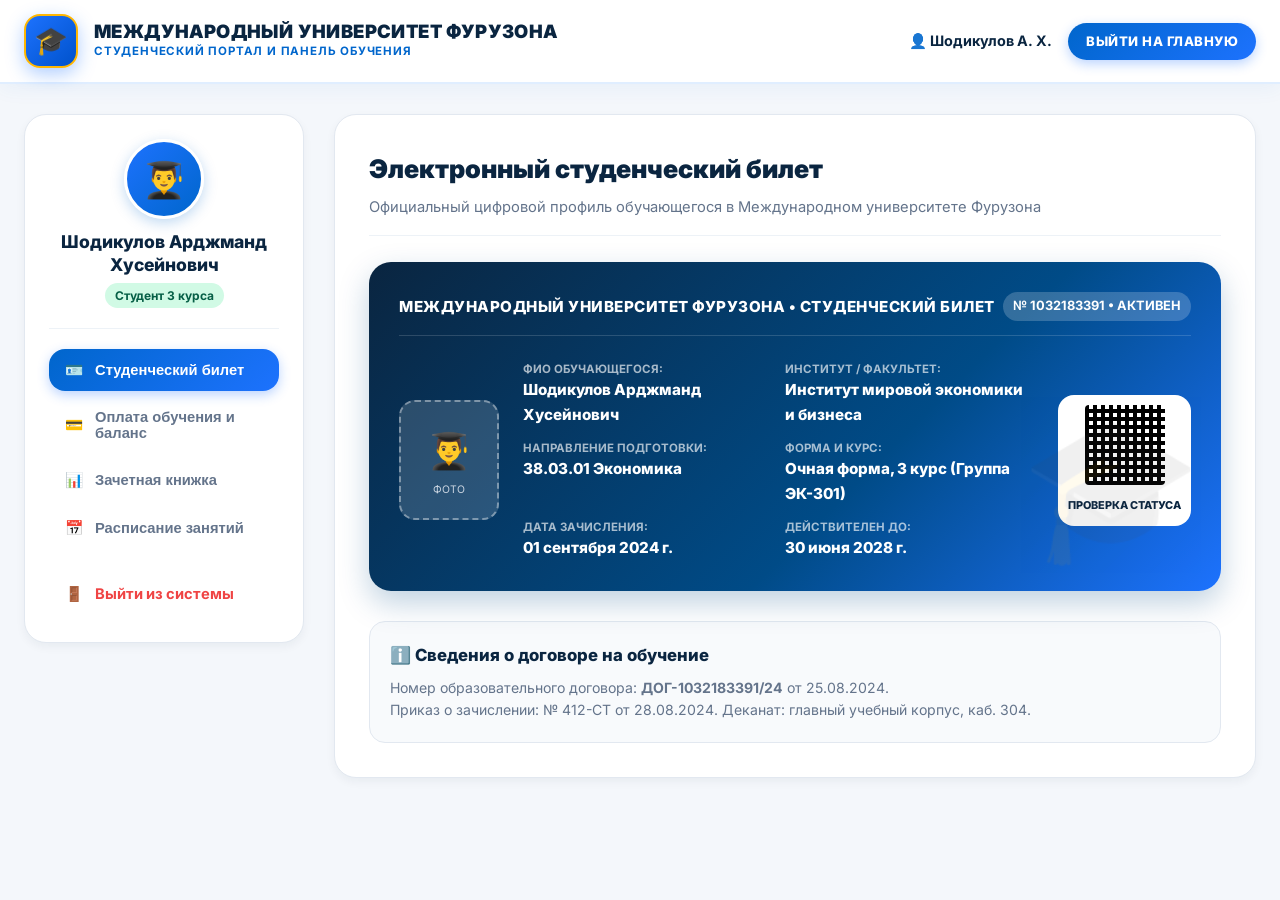
==== cabinet.html @ 8e2ba2ee "Add files via upload" ====
<!DOCTYPE html>
<html lang="ru">
<head>
  <meta charset="UTF-8">
  <meta name="viewport" content="width=device-width, initial-scale=1.0">
  <title>Личный кабинет студента | Международный университет Фурузона</title>
  <link rel="preconnect" href="https://fonts.googleapis.com">
  <link rel="preconnect" href="https://fonts.gstatic.com" crossorigin>
  <link href="https://fonts.googleapis.com/css2?family=Inter:wght@400;500;600;700;800;900&display=swap" rel="stylesheet">
  <link rel="stylesheet" href="styles.css">
  <style>
    /* Cabinet Specific Styles */
    .cabinet-layout {
      display: grid;
      grid-template-columns: 280px 1fr;
      gap: 30px;
      max-width: 1380px;
      margin: 30px auto 60px;
      padding: 0 24px;
    }

    .cabinet-sidebar {
      background: #ffffff;
      border-radius: var(--radius-lg);
      padding: 24px;
      border: 1px solid var(--border-light);
      box-shadow: var(--shadow-sm);
      height: fit-content;
      position: sticky;
      top: 90px;
    }

    .student-profile-summary {
      text-align: center;
      padding-bottom: 20px;
      border-bottom: 1px solid #edf2f7;
      margin-bottom: 20px;
    }

    .student-avatar-frame {
      width: 80px;
      height: 80px;
      border-radius: 50%;
      background: linear-gradient(135deg, var(--uni-blue-electric) 0%, var(--uni-blue) 100%);
      color: #ffffff;
      font-size: 2.2rem;
      display: flex;
      align-items: center;
      justify-content: center;
      margin: 0 auto 12px;
      border: 3px solid #ffffff;
      box-shadow: 0 4px 14px rgba(0, 102, 204, 0.25);
    }

    .student-name-title {
      font-size: 1.1rem;
      font-weight: 800;
      color: var(--uni-blue-dark);
      line-height: 1.3;
    }

    .student-meta-badge {
      display: inline-block;
      margin-top: 6px;
      font-size: 0.75rem;
      font-weight: 700;
      color: #065f46;
      background: #d1fae5;
      padding: 3px 10px;
      border-radius: var(--radius-pill);
    }

    .cabinet-nav-menu {
      list-style: none;
      display: flex;
      flex-direction: column;
      gap: 6px;
    }

    .cabinet-nav-btn {
      width: 100%;
      text-align: left;
      background: none;
      border: none;
      padding: 12px 16px;
      font-size: 0.92rem;
      font-weight: 700;
      color: var(--text-muted);
      border-radius: var(--radius-md);
      cursor: pointer;
      display: flex;
      align-items: center;
      gap: 12px;
      transition: var(--transition);
    }

    .cabinet-nav-btn:hover {
      color: var(--uni-blue);
      background-color: var(--uni-blue-soft);
    }

    .cabinet-nav-btn.active {
      background: linear-gradient(135deg, var(--uni-blue) 0%, var(--uni-blue-electric) 100%);
      color: #ffffff;
      box-shadow: 0 4px 12px rgba(29, 114, 254, 0.3);
    }

    .cabinet-main-view {
      background: #ffffff;
      border-radius: var(--radius-lg);
      padding: 34px;
      border: 1px solid var(--border-light);
      box-shadow: var(--shadow-sm);
    }

    .view-tab-content {
      display: none;
    }

    .view-tab-content.active {
      display: block;
      animation: fadeIn 0.3s ease-out;
    }

    .view-headline {
      font-size: 1.6rem;
      font-weight: 900;
      color: var(--uni-blue-dark);
      margin-bottom: 6px;
    }

    .view-subheadline {
      font-size: 0.92rem;
      color: var(--text-muted);
      margin-bottom: 26px;
      padding-bottom: 16px;
      border-bottom: 1px solid #edf2f7;
    }

    /* Student Digital Card */
    .digital-student-card {
      background: linear-gradient(135deg, #0a2540 0%, #004b87 60%, #1d72fe 100%);
      color: #ffffff;
      border-radius: var(--radius-lg);
      padding: 30px;
      margin-bottom: 30px;
      box-shadow: 0 12px 30px rgba(0, 75, 135, 0.25);
      position: relative;
      overflow: hidden;
    }

    .digital-student-card::after {
      content: '🎓';
      position: absolute;
      right: 20px;
      bottom: -10px;
      font-size: 9rem;
      opacity: 0.08;
      pointer-events: none;
    }

    .card-top-head {
      display: flex;
      justify-content: space-between;
      align-items: center;
      margin-bottom: 24px;
      border-bottom: 1px solid rgba(255, 255, 255, 0.15);
      padding-bottom: 14px;
    }

    .card-uni-title {
      font-size: 0.95rem;
      font-weight: 800;
      text-transform: uppercase;
      letter-spacing: 0.5px;
    }

    .card-chip {
      font-size: 0.8rem;
      font-weight: 700;
      background: rgba(255, 255, 255, 0.2);
      padding: 4px 10px;
      border-radius: var(--radius-pill);
    }

    .card-student-body {
      display: grid;
      grid-template-columns: auto 1fr auto;
      gap: 24px;
      align-items: center;
    }

    .card-photo-box {
      width: 100px;
      height: 120px;
      border-radius: var(--radius-md);
      background: rgba(255, 255, 255, 0.15);
      border: 2px dashed rgba(255, 255, 255, 0.4);
      display: flex;
      flex-direction: column;
      align-items: center;
      justify-content: center;
      font-size: 2.2rem;
    }

    .card-info-grid {
      display: grid;
      grid-template-columns: 1fr 1fr;
      gap: 12px;
      font-size: 0.88rem;
    }

    .card-info-grid .field-lbl {
      color: rgba(255, 255, 255, 0.65);
      font-size: 0.72rem;
      text-transform: uppercase;
      font-weight: 700;
      display: block;
    }

    .card-info-grid .field-val {
      font-weight: 800;
      font-size: 0.95rem;
    }

    .card-qr-box {
      text-align: center;
      background: #ffffff;
      padding: 10px;
      border-radius: var(--radius-md);
      color: #0a2540;
    }

    .qr-code-img {
      width: 80px;
      height: 80px;
      background: 
        repeating-linear-gradient(0deg, #000 0px, #000 4px, transparent 4px, transparent 8px),
        repeating-linear-gradient(90deg, #000 0px, #000 4px, #fff 4px, #fff 8px);
      margin: 0 auto 6px;
      border-radius: 4px;
    }

    /* Tuition & Payment Panel */
    .balance-banner {
      background: linear-gradient(135deg, #f0fdf4 0%, #dcfce7 100%);
      border: 1px solid #bbf7d0;
      border-radius: var(--radius-lg);
      padding: 24px;
      margin-bottom: 30px;
      display: flex;
      justify-content: space-between;
      align-items: center;
    }

    .balance-num-box h4 {
      font-size: 0.85rem;
      color: #166534;
      text-transform: uppercase;
      font-weight: 800;
    }

    .balance-num-box .amount {
      font-size: 2.4rem;
      font-weight: 900;
      color: #14532d;
    }

    .quick-amount-pills {
      display: flex;
      gap: 10px;
      margin: 12px 0 20px;
      flex-wrap: wrap;
    }

    .amount-pill-btn {
      background: #f1f5f9;
      border: 1.5px solid var(--border-light);
      padding: 8px 16px;
      border-radius: var(--radius-pill);
      font-size: 0.9rem;
      font-weight: 700;
      cursor: pointer;
      color: var(--text-main);
      transition: var(--transition);
    }

    .amount-pill-btn:hover,
    .amount-pill-btn.active {
      background: var(--uni-blue);
      color: #ffffff;
      border-color: var(--uni-blue);
    }

    .payment-methods-grid {
      display: grid;
      grid-template-columns: repeat(3, 1fr);
      gap: 14px;
      margin-bottom: 24px;
    }

    .payment-method-card {
      border: 1.5px solid var(--border-light);
      border-radius: var(--radius-md);
      padding: 16px;
      text-align: center;
      cursor: pointer;
      transition: var(--transition);
    }

    .payment-method-card:hover,
    .payment-method-card.active {
      border-color: var(--uni-blue-electric);
      background: var(--uni-blue-soft);
      box-shadow: 0 4px 12px rgba(29, 114, 254, 0.15);
    }

    .payment-method-card .icon {
      font-size: 1.8rem;
      margin-bottom: 6px;
    }

    .payment-method-card h5 {
      font-size: 0.92rem;
      font-weight: 800;
      color: var(--uni-blue-dark);
    }

    /* Transactions Table */
    .transactions-table {
      width: 100%;
      border-collapse: collapse;
      margin-top: 16px;
      font-size: 0.9rem;
    }

    .transactions-table th {
      background-color: #f8fafc;
      padding: 12px 16px;
      text-align: left;
      font-weight: 700;
      color: var(--text-muted);
      border-bottom: 1.5px solid var(--border-light);
      font-size: 0.8rem;
      text-transform: uppercase;
    }

    .transactions-table td {
      padding: 14px 16px;
      border-bottom: 1px solid #edf2f7;
    }

    .status-badge-paid {
      display: inline-block;
      padding: 3px 10px;
      border-radius: var(--radius-pill);
      font-size: 0.75rem;
      font-weight: 800;
      background: #d1fae5;
      color: #065f46;
    }

    @media (max-width: 960px) {
      .cabinet-layout {
        grid-template-columns: 1fr;
      }
      .card-student-body {
        grid-template-columns: 1fr;
        text-align: center;
      }
      .card-info-grid {
        grid-template-columns: 1fr;
      }
      .payment-methods-grid {
        grid-template-columns: 1fr;
      }
      .balance-banner {
        flex-direction: column;
        gap: 16px;
        text-align: center;
      }
    }
  </style>
</head>
<body>

  <!-- ================= TOP BAR ================= -->
  <header class="main-white-header">
    <div class="container">
      <a href="index.html" class="brand-wrapper">
        <div class="brand-emblem">🎓</div>
        <div class="brand-names">
          <h1>Международный университет Фурузона</h1>
          <span>Студенческий портал и панель обучения</span>
        </div>
      </a>

      <div style="display: flex; align-items: center; gap: 16px;">
        <span style="font-size: 0.9rem; font-weight: 700; color: var(--uni-blue-dark);">
          👤 Шодикулов А. Х.
        </span>
        <a href="index.html" class="btn-card-enroll" style="text-decoration: none; padding: 8px 18px; font-size: 0.82rem;">
          Выйти на главную
        </a>
      </div>
    </div>
  </header>

  <!-- ================= CABINET MAIN LAYOUT ================= -->
  <main class="cabinet-layout">
    <!-- Sidebar Navigation -->
    <aside class="cabinet-sidebar">
      <div class="student-profile-summary">
        <div class="student-avatar-frame">👨‍🎓</div>
        <div class="student-name-title">Шодикулов Арджманд Хусейнович</div>
        <div class="student-meta-badge">Студент 3 курса</div>
      </div>

      <ul class="cabinet-nav-menu">
        <li>
          <button class="cabinet-nav-btn active" data-tab="profileTab">
            <span>🪪</span> Студенческий билет
          </button>
        </li>
        <li>
          <button class="cabinet-nav-btn" data-tab="paymentTab">
            <span>💳</span> Оплата обучения и баланс
          </button>
        </li>
        <li>
          <button class="cabinet-nav-btn" data-tab="gradesTab">
            <span>📊</span> Зачетная книжка
          </button>
        </li>
        <li>
          <button class="cabinet-nav-btn" data-tab="scheduleTab">
            <span>📅</span> Расписание занятий
          </button>
        </li>
        <li>
          <a href="index.html" class="cabinet-nav-btn" style="text-decoration: none; margin-top: 16px; color: #ef4444;">
            <span>🚪</span> Выйти из системы
          </a>
        </li>
      </ul>
    </aside>

    <!-- Main Views Area -->
    <section class="cabinet-main-view">

      <!-- ================= TAB 1: PROFILE & DIGITAL ID ================= -->
      <div class="view-tab-content active" id="profileTab">
        <h2 class="view-headline">Электронный студенческий билет</h2>
        <p class="view-subheadline">Официальный цифровой профиль обучающегося в Международном университете Фурузона</p>

        <div class="digital-student-card">
          <div class="card-top-head">
            <div class="card-uni-title">Международный университет Фурузона • Студенческий билет</div>
            <div class="card-chip">№ 1032183391 • АКТИВЕН</div>
          </div>

          <div class="card-student-body">
            <div class="card-photo-box">
              <span>👨‍🎓</span>
              <span style="font-size: 0.65rem; color: #cbd5e1; margin-top: 4px;">ФОТО</span>
            </div>

            <div class="card-info-grid">
              <div>
                <span class="field-lbl">ФИО обучающегося:</span>
                <span class="field-val">Шодикулов Арджманд Хусейнович</span>
              </div>
              <div>
                <span class="field-lbl">Институт / Факультет:</span>
                <span class="field-val">Институт мировой экономики и бизнеса</span>
              </div>
              <div>
                <span class="field-lbl">Направление подготовки:</span>
                <span class="field-val">38.03.01 Экономика</span>
              </div>
              <div>
                <span class="field-lbl">Форма и курс:</span>
                <span class="field-val">Очная форма, 3 курс (Группа ЭК-301)</span>
              </div>
              <div>
                <span class="field-lbl">Дата зачисления:</span>
                <span class="field-val">01 сентября 2024 г.</span>
              </div>
              <div>
                <span class="field-lbl">Действителен до:</span>
                <span class="field-val">30 июня 2028 г.</span>
              </div>
            </div>

            <div class="card-qr-box">
              <div class="qr-code-img"></div>
              <span style="font-size: 0.68rem; font-weight: 800;">ПРОВЕРКА СТАТУСА</span>
            </div>
          </div>
        </div>

        <div style="background: #f8fafc; border-radius: var(--radius-md); padding: 20px; border: 1px solid var(--border-light);">
          <h4 style="font-size: 1.05rem; font-weight: 800; color: var(--uni-blue-dark); margin-bottom: 8px;">
            ℹ️ Сведения о договоре на обучение
          </h4>
          <p style="font-size: 0.88rem; color: var(--text-muted); line-height: 1.6;">
            Номер образовательного договора: <strong>ДОГ-1032183391/24</strong> от 25.08.2024.<br>
            Приказ о зачислении: № 412-СТ от 28.08.2024. Деканат: главный учебный корпус, каб. 304.
          </p>
        </div>
      </div>

      <!-- ================= TAB 2: TUITION & BALANCE PAYMENT ================= -->
      <div class="view-tab-content" id="paymentTab">
        <h2 class="view-headline">Оплата обучения и баланс договора</h2>
        <p class="view-subheadline">Онлайн-пополнение баланса, контроль оплаты семестров и квитанции</p>

        <!-- Current Balance Banner -->
        <div class="balance-banner">
          <div class="balance-num-box">
            <h4>Текущий баланс счета договора:</h4>
            <div class="amount" id="displayBalanceAmount">25 000 ₽</div>
            <span style="font-size: 0.82rem; color: #15803d; font-weight: 700;">
              ✓ Осенний семестр 2026/2027 оплачен в полном объеме
            </span>
          </div>
          <div>
            <span class="status-badge-paid">Задолженностей нет</span>
          </div>
        </div>

        <!-- Payment Form -->
        <div style="background: #ffffff; border: 1.5px solid var(--border-light); border-radius: var(--radius-lg); padding: 26px; margin-bottom: 30px;">
          <h3 style="font-size: 1.15rem; font-weight: 800; color: var(--uni-blue-dark); margin-bottom: 12px;">
            Онлайн-пополнение баланса договора
          </h3>

          <label style="font-size: 0.88rem; font-weight: 700; color: var(--text-main); display: block; margin-bottom: 6px;">
            Выберите или введите сумму пополнения (₽):
          </label>

          <div class="quick-amount-pills">
            <button type="button" class="amount-pill-btn active" data-val="15000">15 000 ₽</button>
            <button type="button" class="amount-pill-btn" data-val="30000">30 000 ₽</button>
            <button type="button" class="amount-pill-btn" data-val="50000">50 000 ₽</button>
            <button type="button" class="amount-pill-btn" data-val="100000">100 000 ₽</button>
          </div>

          <div class="form-group-item" style="max-width: 320px;">
            <input type="number" id="customPaymentAmount" class="form-input-control" value="15000" min="1000" step="1000">
          </div>

          <label style="font-size: 0.88rem; font-weight: 700; color: var(--text-main); display: block; margin-bottom: 10px;">
            Способ онлайн-оплаты:
          </label>

          <div class="payment-methods-grid">
            <div class="payment-method-card active" data-method="card">
              <div class="icon">💳</div>
              <h5>Банковская карта</h5>
              <span style="font-size: 0.75rem; color: var(--text-muted);">МИР, Visa, Mastercard</span>
            </div>
            <div class="payment-method-card" data-method="sbp">
              <div class="icon">⚡</div>
              <h5>Система быстрых платежей</h5>
              <span style="font-size: 0.75rem; color: var(--text-muted);">Без комиссии 0%</span>
            </div>
            <div class="payment-method-card" data-method="sber">
              <div class="icon">🏦</div>
              <h5>SberPay / Т-Pay</h5>
              <span style="font-size: 0.75rem; color: var(--text-muted);">Быстрая оплата в 1 клик</span>
            </div>
          </div>

          <button type="button" class="btn-send-application" id="btnExecuteTopUp">
            Оплатить через платежный шлюз банка
          </button>
        </div>

        <!-- Transactions History -->
        <h3 style="font-size: 1.15rem; font-weight: 800; color: var(--uni-blue-dark); margin-bottom: 10px;">
          История операций и квитанции
        </h3>
        <table class="transactions-table">
          <thead>
            <tr>
              <th>Дата</th>
              <th>Номер операции</th>
              <th>Назначение</th>
              <th>Сумма</th>
              <th>Статус</th>
            </tr>
          </thead>
          <tbody id="transactionsHistoryBody">
            <tr>
              <td>15.09.2026</td>
              <td>#PAY-2026-9812</td>
              <td>Оплата за 5 семестр (Осенний 2026)</td>
              <td><strong>160 000 ₽</strong></td>
              <td><span class="status-badge-paid">Зачислено</span></td>
            </tr>
            <tr>
              <td>10.02.2026</td>
              <td>#PAY-2026-4421</td>
              <td>Оплата за 4 семестр (Весенний 2026)</td>
              <td><strong>160 000 ₽</strong></td>
              <td><span class="status-badge-paid">Зачислено</span></td>
            </tr>
          </tbody>
        </table>
      </div>

      <!-- ================= TAB 3: GRADES & RECORD BOOK ================= -->
      <div class="view-tab-content" id="gradesTab">
        <h2 class="view-headline">Электронная зачетная книжка</h2>
        <p class="view-subheadline">Результаты промежуточной аттестации и экзаменационных сессий</p>

        <table class="transactions-table">
          <thead>
            <tr>
              <th>Дисциплина</th>
              <th>Семестр</th>
              <th>Преподаватель</th>
              <th>Форма контроля</th>
              <th>Оценка</th>
            </tr>
          </thead>
          <tbody>
            <tr>
              <td><strong>Мировая экономика и международные отношения</strong></td>
              <td>4 семестр</td>
              <td>проф. Воронов С. М.</td>
              <td>Экзамен</td>
              <td><strong style="color: #059669;">Отлично (92 балла)</strong></td>
            </tr>
            <tr>
              <td><strong>Макроэкономическое прогнозирование</strong></td>
              <td>4 семестр</td>
              <td>доц. Николаев Д. А.</td>
              <td>Экзамен</td>
              <td><strong style="color: #059669;">Отлично (95 баллов)</strong></td>
            </tr>
            <tr>
              <td><strong>Международные валютно-кредитные отношения</strong></td>
              <td>4 семестр</td>
              <td>доц. Соколова Е. В.</td>
              <td>Зачет с оценкой</td>
              <td><strong style="color: #059669;">Хорошо (84 балла)</strong></td>
            </tr>
            <tr>
              <td><strong>Цифровые технологии в финансовом секторе</strong></td>
              <td>4 семестр</td>
              <td>ст. преп. Исмаилов Р. К.</td>
              <td>Зачет</td>
              <td><span class="status-badge-paid">Зачтено</span></td>
            </tr>
          </tbody>
        </table>
      </div>

      <!-- ================= TAB 4: SCHEDULE ================= -->
      <div class="view-tab-content" id="scheduleTab">
        <h2 class="view-headline">Расписание занятий</h2>
        <p class="view-subheadline">Группа ЭК-301 • Текущая учебная неделя (Числитель)</p>

        <div style="display: flex; flex-direction: column; gap: 16px;">
          <div style="border: 1px solid var(--border-light); border-radius: var(--radius-md); padding: 18px;">
            <div style="font-weight: 800; color: var(--uni-blue); font-size: 1rem; margin-bottom: 8px;">
              Понедельник
            </div>
            <p style="font-size: 0.9rem; color: var(--text-main); margin-bottom: 4px;">
              ⏰ 09:00 - 10:30 • <strong>Международная торговля (Лекция)</strong> — Ауд. 412
            </p>
            <p style="font-size: 0.9rem; color: var(--text-main);">
              ⏰ 10:45 - 12:15 • <strong>Финансовый менеджмент (Семинар)</strong> — Ауд. 308
            </p>
          </div>

          <div style="border: 1px solid var(--border-light); border-radius: var(--radius-md); padding: 18px;">
            <div style="font-weight: 800; color: var(--uni-blue); font-size: 1rem; margin-bottom: 8px;">
              Вторник
            </div>
            <p style="font-size: 0.9rem; color: var(--text-main); margin-bottom: 4px;">
              ⏰ 12:30 - 14:00 • <strong>Иностранный язык в сфере экономики (Практика)</strong> — Ауд. 215
            </p>
            <p style="font-size: 0.9rem; color: var(--text-main);">
              ⏰ 14:15 - 15:45 • <strong>Эконометрическое моделирование (Лабораторная)</strong> — Компьютерный класс 5
            </p>
          </div>
        </div>
      </div>

    </section>
  </main>

  <script>
    // Tab switching in cabinet
    const navButtons = document.querySelectorAll(".cabinet-nav-btn[data-tab]");
    const tabContents = document.querySelectorAll(".view-tab-content");

    navButtons.forEach(btn => {
      btn.addEventListener("click", () => {
        navButtons.forEach(b => b.classList.remove("active"));
        tabContents.forEach(c => c.classList.remove("active"));

        btn.classList.add("active");
        const targetId = btn.getAttribute("data-tab");
        const targetTab = document.getElementById(targetId);
        if (targetTab) targetTab.classList.add("active");
      });
    });

    // Quick amount pills
    const amountPills = document.querySelectorAll(".amount-pill-btn");
    const customPaymentAmount = document.getElementById("customPaymentAmount");

    amountPills.forEach(pill => {
      pill.addEventListener("click", () => {
        amountPills.forEach(p => p.classList.remove("active"));
        pill.classList.add("active");
        customPaymentAmount.value = pill.getAttribute("data-val");
      });
    });

    // Payment methods
    const paymentMethods = document.querySelectorAll(".payment-method-card");
    paymentMethods.forEach(card => {
      card.addEventListener("click", () => {
        paymentMethods.forEach(c => c.classList.remove("active"));
        card.classList.add("active");
      });
    });

    // Simulate Top-up Balance
    const btnExecuteTopUp = document.getElementById("btnExecuteTopUp");
    const displayBalanceAmount = document.getElementById("displayBalanceAmount");
    const transactionsHistoryBody = document.getElementById("transactionsHistoryBody");

    // Load persisted balance if exists
    let savedBalance = localStorage.getItem("muf_tuition_balance");
    let currentBalance = savedBalance ? parseInt(savedBalance, 10) : 25000;
    if (displayBalanceAmount) {
      displayBalanceAmount.textContent = currentBalance.toLocaleString("ru-RU") + " ₽";
    }

    if (btnExecuteTopUp) {
      btnExecuteTopUp.addEventListener("click", () => {
        const addAmount = parseInt(customPaymentAmount.value, 10);
        if (!addAmount || addAmount <= 0) {
          alert("Пожалуйста, укажите корректную сумму пополнения.");
          return;
        }

        btnExecuteTopUp.disabled = true;
        btnExecuteTopUp.textContent = "Связь с банком-эквайером...";

        setTimeout(() => {
          currentBalance += addAmount;
          localStorage.setItem("muf_tuition_balance", currentBalance);
          displayBalanceAmount.textContent = currentBalance.toLocaleString("ru-RU") + " ₽";

          // Add to transactions table
          const randomId = Math.floor(1000 + Math.random() * 9000);
          const now = new Date();
          const dateStr = now.toLocaleDateString("ru-RU");

          const newRow = document.createElement("tr");
          newRow.innerHTML = `
            <td>${dateStr}</td>
            <td>#PAY-2026-${randomId}</td>
            <td>Онлайн-пополнение баланса договора</td>
            <td><strong>${addAmount.toLocaleString("ru-RU")} ₽</strong></td>
            <td><span class="status-badge-paid">Зачислено</span></td>
          `;
          transactionsHistoryBody.insertBefore(newRow, transactionsHistoryBody.firstChild);

          btnExecuteTopUp.disabled = false;
          btnExecuteTopUp.textContent = "Оплатить через платежный шлюз банка";
          alert("Платеж успешно обработан! Баланс счета пополнен на " + addAmount.toLocaleString("ru-RU") + " ₽.");
        }, 800);
      });
    }
  </script>
</body>
</html>
---- styles.css ----
/* ==========================================================================
   Международный университет Фурузона - Modern Vibrant Academic Theme
   Rounded Corners, Vivid Colors & Premium Academic Styling
   ========================================================================== */

:root {
  /* Vibrant University Colors */
  --uni-blue: #0066cc;
  --uni-blue-electric: #1d72fe;
  --uni-blue-dark: #0a2540;
  --uni-blue-soft: #edf5ff;
  --uni-cyan: #00b4d8;
  --uni-gold: #ffb703;
  --uni-gold-hover: #fb8500;
  --uni-emerald: #10b981;
  --uni-purple: #8b5cf6;
  
  --text-main: #1e293b;
  --text-muted: #64748b;
  --text-light: #94a3b8;
  --border-light: #e2e8f0;
  
  --bg-page: #f4f7fb;
  --bg-white: #ffffff;
  
  /* Soft Rounded Radii */
  --radius-pill: 9999px;
  --radius-lg: 22px;
  --radius-md: 16px;
  --radius-sm: 10px;
  
  /* Rich Modern Shadows */
  --shadow-sm: 0 4px 10px rgba(10, 37, 64, 0.05);
  --shadow-md: 0 10px 25px rgba(10, 37, 64, 0.08);
  --shadow-hover: 0 18px 38px rgba(0, 102, 204, 0.18);
  --shadow-glow: 0 8px 24px rgba(29, 114, 254, 0.35);
  
  --transition: all 0.28s cubic-bezier(0.4, 0, 0.2, 1);
}

* {
  margin: 0;
  padding: 0;
  box-sizing: border-box;
}

body {
  font-family: 'Inter', -apple-system, BlinkMacSystemFont, "Segoe UI", Roboto, sans-serif;
  color: var(--text-main);
  background-color: var(--bg-page);
  line-height: 1.6;
}

/* ==========================================================================
   1. Clean White Academic Header with Vibrant Accents
   ========================================================================== */

/* Top Utility Bar */
.header-utility-bar {
  background: linear-gradient(90deg, #f8fafc 0%, #edf5ff 100%);
  border-bottom: 1px solid var(--border-light);
  font-size: 0.82rem;
}

.header-utility-bar .container {
  max-width: 1380px;
  margin: 0 auto;
  padding: 8px 24px;
  display: flex;
  justify-content: space-between;
  align-items: center;
}

.audience-links {
  display: flex;
  gap: 20px;
  list-style: none;
}

.audience-links a {
  color: var(--text-muted);
  text-decoration: none;
  font-weight: 600;
  padding: 4px 8px;
  border-radius: var(--radius-sm);
  transition: var(--transition);
}

.audience-links a:hover,
.audience-links a.active {
  color: var(--uni-blue);
  background-color: #ffffff;
  box-shadow: var(--shadow-sm);
}

.utility-right-tools {
  display: flex;
  align-items: center;
  gap: 20px;
}

.hotline-phone {
  color: var(--uni-blue);
  text-decoration: none;
  font-weight: 700;
  display: flex;
  align-items: center;
  gap: 6px;
  background-color: #ffffff;
  padding: 4px 12px;
  border-radius: var(--radius-pill);
  box-shadow: var(--shadow-sm);
  transition: var(--transition);
}

.hotline-phone:hover {
  transform: translateY(-1px);
  color: var(--uni-blue-electric);
}

.lang-selector {
  display: flex;
  gap: 4px;
  background-color: #ffffff;
  padding: 3px;
  border-radius: var(--radius-pill);
  box-shadow: var(--shadow-sm);
}

.lang-btn {
  background: none;
  border: none;
  color: var(--text-muted);
  font-weight: 700;
  font-size: 0.78rem;
  padding: 3px 8px;
  border-radius: var(--radius-pill);
  cursor: pointer;
  transition: var(--transition);
}

.lang-btn.active {
  background: linear-gradient(135deg, var(--uni-blue) 0%, var(--uni-blue-electric) 100%);
  color: #ffffff;
}

.personal-portal-link {
  color: var(--uni-blue-dark);
  text-decoration: none;
  font-weight: 700;
  display: flex;
  align-items: center;
  gap: 6px;
  background-color: #ffffff;
  padding: 4px 14px;
  border-radius: var(--radius-pill);
  box-shadow: var(--shadow-sm);
  transition: var(--transition);
}

.personal-portal-link:hover {
  color: var(--uni-blue);
  transform: translateY(-1px);
}

/* Main White Navigation Header */
.main-white-header {
  background-color: #ffffff;
  border-bottom: 2px solid #e0eeff;
  position: sticky;
  top: 0;
  z-index: 1000;
  box-shadow: 0 4px 20px rgba(0, 102, 204, 0.06);
}

.main-white-header .container {
  max-width: 1380px;
  margin: 0 auto;
  padding: 14px 24px;
  display: flex;
  justify-content: space-between;
  align-items: center;
}

.brand-wrapper {
  display: flex;
  align-items: center;
  gap: 16px;
  text-decoration: none;
}

.brand-emblem {
  width: 54px;
  height: 54px;
  background: linear-gradient(135deg, #1d72fe 0%, #0052cc 100%);
  border-radius: 16px;
  display: flex;
  align-items: center;
  justify-content: center;
  color: #ffffff;
  font-size: 1.7rem;
  box-shadow: 0 6px 18px rgba(29, 114, 254, 0.35);
  border: 2px solid var(--uni-gold);
  flex-shrink: 0;
  transition: var(--transition);
}

.brand-wrapper:hover .brand-emblem {
  transform: rotate(5deg) scale(1.04);
}

.brand-names h1 {
  font-size: 1.15rem;
  font-weight: 900;
  line-height: 1.15;
  color: var(--uni-blue-dark);
  text-transform: uppercase;
  letter-spacing: 0.4px;
}

.brand-names span {
  font-size: 0.72rem;
  color: var(--uni-blue);
  letter-spacing: 0.8px;
  display: block;
  text-transform: uppercase;
  font-weight: 700;
}

.nav-links-menu {
  display: flex;
  align-items: center;
  gap: 12px;
  list-style: none;
}

.nav-links-menu a {
  color: var(--text-main);
  text-decoration: none;
  font-size: 0.95rem;
  font-weight: 700;
  padding: 8px 14px;
  border-radius: var(--radius-pill);
  position: relative;
  transition: var(--transition);
}

.nav-links-menu a:hover,
.nav-links-menu a.active {
  color: var(--uni-blue);
  background-color: var(--uni-blue-soft);
}

.btn-header-apply {
  background: linear-gradient(135deg, #ffb703 0%, #fb8500 100%);
  color: #0a2540;
  font-weight: 800;
  font-size: 0.88rem;
  padding: 12px 24px;
  border-radius: var(--radius-pill);
  border: none;
  cursor: pointer;
  text-transform: uppercase;
  letter-spacing: 0.5px;
  box-shadow: 0 6px 16px rgba(251, 133, 0, 0.35);
  transition: var(--transition);
}

.btn-header-apply:hover {
  transform: translateY(-2px);
  box-shadow: 0 8px 22px rgba(251, 133, 0, 0.5);
}

.mobile-menu-icon {
  display: none;
  background: none;
  border: none;
  font-size: 1.8rem;
  color: var(--uni-blue-dark);
  cursor: pointer;
}

/* ==========================================================================
   2. Full-Width Photographic Campus Hero Banner
   ========================================================================== */
.hero-slider-section {
  position: relative;
  min-height: 540px;
  background: 
    linear-gradient(90deg, rgba(10, 37, 64, 0.94) 0%, rgba(0, 82, 163, 0.84) 50%, rgba(29, 114, 254, 0.55) 100%),
    url('https://images.unsplash.com/photo-1541339907198-e08756dedf3f?auto=format&fit=crop&w=1920&q=80') center/cover no-repeat;
  display: flex;
  align-items: center;
  color: #ffffff;
  padding: 70px 24px 110px;
}

.hero-slider-section .container {
  max-width: 1380px;
  margin: 0 auto;
  width: 100%;
}

.hero-text-block {
  max-width: 800px;
}

.hero-eyebrow {
  display: inline-flex;
  align-items: center;
  gap: 8px;
  background: linear-gradient(135deg, var(--uni-gold) 0%, var(--uni-gold-hover) 100%);
  color: #0a2540;
  padding: 8px 18px;
  border-radius: var(--radius-pill);
  font-size: 0.82rem;
  font-weight: 800;
  text-transform: uppercase;
  letter-spacing: 0.8px;
  margin-bottom: 22px;
  box-shadow: 0 4px 14px rgba(255, 183, 3, 0.4);
}

.hero-title-main {
  font-size: 3.3rem;
  font-weight: 900;
  line-height: 1.15;
  margin-bottom: 22px;
  text-shadow: 0 2px 14px rgba(0, 0, 0, 0.4);
}

.hero-title-main span {
  color: #ffe066;
}

.hero-sub-p {
  font-size: 1.2rem;
  line-height: 1.6;
  color: #e2eaf2;
  margin-bottom: 34px;
}

.hero-cta-buttons {
  display: flex;
  gap: 16px;
  flex-wrap: wrap;
}

.btn-hero-solid {
  background: linear-gradient(135deg, #ffb703 0%, #fb8500 100%);
  color: #0a2540;
  font-weight: 800;
  font-size: 0.98rem;
  text-transform: uppercase;
  letter-spacing: 0.5px;
  padding: 15px 32px;
  border-radius: var(--radius-pill);
  text-decoration: none;
  display: inline-flex;
  align-items: center;
  gap: 10px;
  box-shadow: 0 8px 24px rgba(251, 133, 0, 0.45);
  transition: var(--transition);
  border: none;
  cursor: pointer;
}

.btn-hero-solid:hover {
  transform: translateY(-3px);
  box-shadow: 0 12px 30px rgba(251, 133, 0, 0.6);
}

.btn-hero-outline {
  background-color: rgba(255, 255, 255, 0.18);
  backdrop-filter: blur(10px);
  color: #ffffff;
  border: 2px solid rgba(255, 255, 255, 0.8);
  font-weight: 700;
  font-size: 0.98rem;
  padding: 14px 30px;
  border-radius: var(--radius-pill);
  text-decoration: none;
  display: inline-flex;
  align-items: center;
  gap: 10px;
  transition: var(--transition);
  cursor: pointer;
}

.btn-hero-outline:hover {
  background-color: #ffffff;
  color: var(--uni-blue);
  transform: translateY(-2px);
  box-shadow: 0 8px 20px rgba(255, 255, 255, 0.25);
}

/* ==========================================================================
   3. Floating Rounded Quick-Access Academic Tiles
   ========================================================================== */
.quick-tiles-wrapper {
  max-width: 1380px;
  margin: -65px auto 40px;
  padding: 0 24px;
  position: relative;
  z-index: 10;
}

.quick-tiles-grid {
  display: grid;
  grid-template-columns: repeat(4, 1fr);
  gap: 20px;
}

.quick-tile-card {
  background-color: #ffffff;
  border-radius: var(--radius-lg);
  padding: 28px 22px;
  box-shadow: var(--shadow-md);
  border: 1px solid var(--border-light);
  text-decoration: none;
  color: var(--text-main);
  transition: var(--transition);
  display: flex;
  flex-direction: column;
  justify-content: space-between;
  position: relative;
  overflow: hidden;
}

.quick-tile-card::before {
  content: '';
  position: absolute;
  top: 0;
  left: 0;
  right: 0;
  height: 5px;
  background: linear-gradient(90deg, var(--uni-blue) 0%, var(--uni-cyan) 100%);
  border-top-left-radius: var(--radius-lg);
  border-top-right-radius: var(--radius-lg);
}

.quick-tile-card:hover {
  transform: translateY(-8px);
  box-shadow: var(--shadow-hover);
  border-color: #bfdbfe;
}

.quick-tile-card:hover::before {
  background: linear-gradient(90deg, #ffb703 0%, #fb8500 100%);
}

.tile-icon {
  width: 52px;
  height: 52px;
  border-radius: 14px;
  background: linear-gradient(135deg, var(--uni-blue-soft) 0%, #dbeafe 100%);
  display: flex;
  align-items: center;
  justify-content: center;
  font-size: 1.8rem;
  margin-bottom: 16px;
  transition: var(--transition);
}

.quick-tile-card:hover .tile-icon {
  transform: scale(1.1);
  background: linear-gradient(135deg, #fef3c7 0%, #fde68a 100%);
}

.quick-tile-card h3 {
  font-size: 1.15rem;
  font-weight: 800;
  color: var(--uni-blue-dark);
  margin-bottom: 8px;
}

.quick-tile-card p {
  font-size: 0.88rem;
  color: var(--text-muted);
  line-height: 1.5;
}

.tile-arrow {
  margin-top: 16px;
  font-size: 0.88rem;
  font-weight: 800;
  color: var(--uni-blue-electric);
  display: inline-flex;
  align-items: center;
  gap: 6px;
  transition: var(--transition);
}

.quick-tile-card:hover .tile-arrow {
  transform: translateX(4px);
  color: var(--uni-gold-hover);
}

/* ==========================================================================
   4. Vibrant Institutional Statistics Band
   ========================================================================== */
.stats-band {
  background: linear-gradient(135deg, #0a2540 0%, #004b87 100%);
  color: #ffffff;
  padding: 55px 24px;
  margin-bottom: 50px;
  border-radius: var(--radius-lg);
  max-width: 1380px;
  margin-left: auto;
  margin-right: auto;
  box-shadow: var(--shadow-md);
}

.stats-band .container {
  display: grid;
  grid-template-columns: repeat(4, 1fr);
  gap: 30px;
  text-align: center;
}

.stat-item h4 {
  font-size: 3rem;
  font-weight: 900;
  color: #ffd166;
  line-height: 1;
  margin-bottom: 10px;
  text-shadow: 0 2px 10px rgba(0, 0, 0, 0.2);
}

.stat-item p {
  font-size: 0.95rem;
  color: #e2e8f0;
  font-weight: 600;
}

/* ==========================================================================
   5. Educational Programs Catalog Section (ROUNDED TABS & CARDS)
   ========================================================================== */
.section-container {
  max-width: 1380px;
  margin: 0 auto 80px;
  padding: 0 24px;
}

.section-title-wrap {
  margin-bottom: 35px;
}

.section-kicker {
  color: var(--uni-blue-electric);
  font-size: 0.85rem;
  font-weight: 800;
  text-transform: uppercase;
  letter-spacing: 1.5px;
  display: block;
  margin-bottom: 6px;
}

.section-heading {
  font-size: 2.3rem;
  font-weight: 900;
  color: var(--uni-blue-dark);
}

/* Catalog Panel */
.catalog-panel {
  background-color: #ffffff;
  border-radius: var(--radius-lg);
  padding: 34px;
  border: 1px solid var(--border-light);
  box-shadow: var(--shadow-md);
}

/* ROUNDED PILL TABS (Вкладки с закругленными углами) */
.levels-tab-row {
  display: flex;
  gap: 10px;
  background-color: #f1f5f9;
  padding: 6px;
  border-radius: var(--radius-pill);
  margin-bottom: 28px;
  overflow-x: auto;
}

.level-pill-btn {
  background: none;
  border: none;
  padding: 12px 24px;
  font-size: 0.95rem;
  font-weight: 700;
  color: var(--text-muted);
  cursor: pointer;
  border-radius: var(--radius-pill);
  transition: var(--transition);
  white-space: nowrap;
}

.level-pill-btn:hover {
  color: var(--uni-blue);
  background-color: rgba(255, 255, 255, 0.7);
}

.level-pill-btn.active {
  background: linear-gradient(135deg, var(--uni-blue) 0%, var(--uni-blue-electric) 100%);
  color: #ffffff;
  box-shadow: 0 4px 14px rgba(29, 114, 254, 0.35);
}

/* Controls Filter Grid */
.controls-filter-grid {
  display: grid;
  grid-template-columns: 2fr 1.2fr 1fr;
  gap: 16px;
  margin-bottom: 26px;
}

.search-field-box {
  position: relative;
}

.search-field-box input {
  width: 100%;
  padding: 14px 16px 14px 44px;
  border: 1.5px solid var(--border-light);
  border-radius: var(--radius-md);
  font-size: 0.95rem;
  outline: none;
  background-color: #f8fafc;
  transition: var(--transition);
}

.search-field-box input:focus {
  border-color: var(--uni-blue-electric);
  background-color: #ffffff;
  box-shadow: 0 0 0 4px rgba(29, 114, 254, 0.15);
}

.search-icon-pos {
  position: absolute;
  left: 16px;
  top: 50%;
  transform: translateY(-50%);
  color: var(--text-muted);
  font-size: 1.1rem;
}

.dropdown-filter-select {
  width: 100%;
  padding: 14px 16px;
  border: 1.5px solid var(--border-light);
  border-radius: var(--radius-md);
  font-size: 0.95rem;
  background-color: #f8fafc;
  outline: none;
  color: var(--text-main);
  cursor: pointer;
  transition: var(--transition);
}

.dropdown-filter-select:focus {
  border-color: var(--uni-blue-electric);
  background-color: #ffffff;
}

.programs-counter-bar {
  display: flex;
  justify-content: space-between;
  font-size: 0.9rem;
  color: var(--text-muted);
  margin-bottom: 24px;
  border-bottom: 1px solid #edf2f7;
  padding-bottom: 12px;
}

.programs-counter-bar strong {
  color: var(--uni-blue-dark);
}

/* Programs Card Grid with Rounded Corners */
.programs-cards-flow {
  display: grid;
  grid-template-columns: repeat(auto-fill, minmax(380px, 1fr));
  gap: 26px;
}

.card-program-item {
  background-color: #ffffff;
  border: 1px solid var(--border-light);
  border-radius: var(--radius-lg);
  padding: 26px;
  display: flex;
  flex-direction: column;
  justify-content: space-between;
  box-shadow: var(--shadow-sm);
  transition: var(--transition);
  position: relative;
  overflow: hidden;
}

.card-program-item::before {
  content: '';
  position: absolute;
  top: 0;
  left: 0;
  width: 6px;
  height: 100%;
  background: linear-gradient(180deg, var(--uni-blue-electric) 0%, var(--uni-cyan) 100%);
}

.card-program-item:hover {
  transform: translateY(-5px);
  box-shadow: var(--shadow-hover);
  border-color: #bfdbfe;
}

.badges-stack {
  display: flex;
  gap: 8px;
  flex-wrap: wrap;
  margin-bottom: 14px;
}

.tag-badge {
  font-size: 0.75rem;
  font-weight: 800;
  padding: 5px 12px;
  border-radius: var(--radius-pill);
  text-transform: uppercase;
}

.tag-badge.degree {
  background: linear-gradient(135deg, #dbeafe 0%, #bfdbfe 100%);
  color: #1d4ed8;
}

.tag-badge.code {
  background-color: #f1f5f9;
  color: #475569;
}

.tag-badge.budget {
  background: linear-gradient(135deg, #d1fae5 0%, #a7f3d0 100%);
  color: #065f46;
}

.prog-item-title {
  font-size: 1.25rem;
  font-weight: 800;
  color: var(--uni-blue-dark);
  line-height: 1.35;
  margin-bottom: 8px;
}

.prog-faculty-affiliation {
  font-size: 0.88rem;
  color: var(--text-muted);
  margin-bottom: 18px;
}

.prog-parameters-table {
  border-top: 1px solid #f1f5f9;
  border-bottom: 1px solid #f1f5f9;
  padding: 14px 0;
  margin-bottom: 20px;
  display: grid;
  grid-template-columns: 1fr 1fr;
  gap: 12px;
  font-size: 0.85rem;
}

.param-col span {
  display: block;
  font-size: 0.72rem;
  color: var(--text-light);
  text-transform: uppercase;
  font-weight: 700;
}

.param-col strong {
  color: var(--text-main);
  font-size: 0.9rem;
}

.card-cta-row {
  display: flex;
  justify-content: space-between;
  align-items: center;
}

.price-text {
  font-size: 1.15rem;
  font-weight: 900;
  color: var(--uni-blue-dark);
}

.price-text span {
  font-size: 0.78rem;
  color: var(--text-muted);
  font-weight: 500;
  display: block;
}

.btn-card-enroll {
  background: linear-gradient(135deg, var(--uni-blue) 0%, var(--uni-blue-electric) 100%);
  color: #ffffff;
  border: none;
  padding: 11px 22px;
  border-radius: var(--radius-pill);
  font-size: 0.88rem;
  font-weight: 800;
  cursor: pointer;
  text-transform: uppercase;
  letter-spacing: 0.5px;
  box-shadow: 0 4px 12px rgba(29, 114, 254, 0.3);
  transition: var(--transition);
}

.btn-card-enroll:hover {
  transform: translateY(-2px);
  box-shadow: 0 6px 18px rgba(29, 114, 254, 0.45);
}

/* ==========================================================================
   6. Academic Institutes Grid (Rounded & Colorful)
   ========================================================================== */
.institutes-academic-grid {
  display: grid;
  grid-template-columns: repeat(3, 1fr);
  gap: 24px;
}

.institute-card-unit {
  background-color: #ffffff;
  border: 1px solid var(--border-light);
  border-radius: var(--radius-lg);
  padding: 28px;
  box-shadow: var(--shadow-sm);
  transition: var(--transition);
  display: flex;
  flex-direction: column;
  justify-content: space-between;
}

.institute-card-unit:hover {
  transform: translateY(-6px);
  box-shadow: var(--shadow-hover);
  border-color: #93c5fd;
}

.unit-top-info {
  margin-bottom: 22px;
}

.unit-emblem-badge {
  width: 58px;
  height: 58px;
  border-radius: 16px;
  background: linear-gradient(135deg, #eff6ff 0%, #dbeafe 100%);
  display: flex;
  align-items: center;
  justify-content: center;
  font-size: 2rem;
  margin-bottom: 16px;
  transition: var(--transition);
}

.institute-card-unit:hover .unit-emblem-badge {
  transform: scale(1.1) rotate(5deg);
  background: linear-gradient(135deg, #fef3c7 0%, #fde68a 100%);
}

.institute-card-unit h3 {
  font-size: 1.2rem;
  font-weight: 800;
  color: var(--uni-blue-dark);
  margin-bottom: 10px;
}

.institute-card-unit p {
  font-size: 0.9rem;
  color: var(--text-muted);
  line-height: 1.55;
}

.unit-programs-link {
  font-size: 0.9rem;
  font-weight: 800;
  color: var(--uni-blue-electric);
  text-decoration: none;
  display: inline-flex;
  align-items: center;
  gap: 6px;
  transition: var(--transition);
}

.unit-programs-link:hover {
  color: var(--uni-gold-hover);
  transform: translateX(4px);
}

/* ==========================================================================
   7. News & Campus Events Grid (Rounded Cards)
   ========================================================================== */
.news-events-grid {
  display: grid;
  grid-template-columns: repeat(3, 1fr);
  gap: 24px;
}

.news-portal-card {
  background-color: #ffffff;
  border: 1px solid var(--border-light);
  border-radius: var(--radius-lg);
  overflow: hidden;
  box-shadow: var(--shadow-sm);
  transition: var(--transition);
  display: flex;
  flex-direction: column;
}

.news-portal-card:hover {
  transform: translateY(-6px);
  box-shadow: var(--shadow-hover);
}

.news-photo-thumb {
  height: 190px;
  display: flex;
  align-items: center;
  justify-content: center;
  transition: transform 0.4s ease;
}

.news-portal-card:hover .news-photo-thumb {
  transform: scale(1.04);
}

.news-photo-thumb.img-1 {
  background: linear-gradient(rgba(10, 37, 64, 0.35), rgba(10, 37, 64, 0.65)),
    url('https://images.unsplash.com/photo-1523240795612-9a054b0db644?auto=format&fit=crop&w=600&q=80') center/cover;
}

.news-photo-thumb.img-2 {
  background: linear-gradient(rgba(10, 37, 64, 0.35), rgba(10, 37, 64, 0.65)),
    url('https://images.unsplash.com/photo-1509062522246-3755977927d7?auto=format&fit=crop&w=600&q=80') center/cover;
}

.news-photo-thumb.img-3 {
  background: linear-gradient(rgba(10, 37, 64, 0.35), rgba(10, 37, 64, 0.65)),
    url('https://images.unsplash.com/photo-1531482615713-2afd69097998?auto=format&fit=crop&w=600&q=80') center/cover;
}

.news-card-inner {
  padding: 24px;
  display: flex;
  flex-direction: column;
  flex-grow: 1;
  justify-content: space-between;
}

.news-stamp-date {
  font-size: 0.78rem;
  color: var(--uni-gold-hover);
  font-weight: 800;
  text-transform: uppercase;
  margin-bottom: 10px;
}

.news-portal-card h3 {
  font-size: 1.15rem;
  font-weight: 800;
  color: var(--uni-blue-dark);
  margin-bottom: 10px;
  line-height: 1.4;
}

.news-portal-card p {
  font-size: 0.9rem;
  color: var(--text-muted);
  margin-bottom: 16px;
}

.read-more-link {
  font-size: 0.9rem;
  font-weight: 800;
  color: var(--uni-blue-electric);
  text-decoration: none;
}

.read-more-link:hover {
  color: var(--uni-gold-hover);
}

/* ==========================================================================
   8. Application Modal (Rounded Dialog & Controls)
   ========================================================================== */
.modal-overlay-wrap {
  position: fixed;
  top: 0;
  left: 0;
  width: 100%;
  height: 100%;
  background-color: rgba(10, 37, 64, 0.75);
  backdrop-filter: blur(8px);
  display: none;
  align-items: center;
  justify-content: center;
  z-index: 2000;
  padding: 20px;
}

.modal-overlay-wrap.active {
  display: flex;
}

.modal-box-frame {
  background-color: #ffffff;
  border-radius: var(--radius-lg);
  max-width: 600px;
  width: 100%;
  padding: 38px;
  position: relative;
  max-height: 90vh;
  overflow-y: auto;
  box-shadow: 0 25px 60px rgba(0, 0, 0, 0.35);
}

.modal-close-trigger {
  position: absolute;
  top: 20px;
  right: 20px;
  background: #f1f5f9;
  border: none;
  width: 38px;
  height: 38px;
  border-radius: var(--radius-pill);
  font-size: 1.4rem;
  cursor: pointer;
  color: var(--text-muted);
  display: flex;
  align-items: center;
  justify-content: center;
  transition: var(--transition);
}

.modal-close-trigger:hover {
  background-color: #e2e8f0;
  color: var(--uni-blue-dark);
}

.modal-header-text h2 {
  font-size: 1.6rem;
  font-weight: 900;
  color: var(--uni-blue-dark);
}

.modal-header-text p {
  font-size: 0.92rem;
  color: var(--text-muted);
  margin: 6px 0 24px;
}

.form-group-item {
  margin-bottom: 18px;
}

.form-group-item label {
  display: block;
  font-size: 0.88rem;
  font-weight: 700;
  color: var(--text-main);
  margin-bottom: 6px;
}

.form-input-control {
  width: 100%;
  padding: 12px 16px;
  border: 1.5px solid var(--border-light);
  border-radius: var(--radius-md);
  font-size: 0.95rem;
  outline: none;
  background-color: #f8fafc;
  transition: var(--transition);
}

.form-input-control:focus {
  border-color: var(--uni-blue-electric);
  background-color: #ffffff;
  box-shadow: 0 0 0 4px rgba(29, 114, 254, 0.15);
}

.form-two-cols {
  display: grid;
  grid-template-columns: 1fr 1fr;
  gap: 14px;
}

.checkbox-consent {
  display: flex;
  align-items: flex-start;
  gap: 10px;
  font-size: 0.82rem;
  color: var(--text-muted);
  margin-bottom: 22px;
}

.btn-send-application {
  width: 100%;
  background: linear-gradient(135deg, var(--uni-blue) 0%, var(--uni-blue-electric) 100%);
  color: #ffffff;
  padding: 15px;
  border: none;
  border-radius: var(--radius-pill);
  font-size: 1rem;
  font-weight: 800;
  cursor: pointer;
  text-transform: uppercase;
  letter-spacing: 0.5px;
  box-shadow: 0 8px 20px rgba(29, 114, 254, 0.35);
  transition: var(--transition);
}

.btn-send-application:hover {
  transform: translateY(-2px);
  box-shadow: 0 10px 25px rgba(29, 114, 254, 0.5);
}

.success-container {
  display: none;
  text-align: center;
  padding: 34px 10px;
}

.success-container.active {
  display: block;
}

.success-icon-check {
  font-size: 3.8rem;
  margin-bottom: 14px;
}

/* ==========================================================================
   8.1 Login Modal (Личный кабинет) Specifics
   ========================================================================== */
.login-modal-frame {
  max-width: 480px;
}

.login-header-icon {
  width: 58px;
  height: 58px;
  border-radius: 50%;
  background: linear-gradient(135deg, var(--uni-blue-soft) 0%, #dbeafe 100%);
  display: flex;
  align-items: center;
  justify-content: center;
  font-size: 1.8rem;
  margin: 0 auto 14px;
}

.login-role-switch {
  display: flex;
  background-color: #f1f5f9;
  border-radius: var(--radius-pill);
  padding: 4px;
  margin-bottom: 22px;
}

.role-switch-btn {
  flex: 1;
  background: none;
  border: none;
  padding: 8px 14px;
  font-size: 0.85rem;
  font-weight: 700;
  color: var(--text-muted);
  border-radius: var(--radius-pill);
  cursor: pointer;
  transition: var(--transition);
}

.role-switch-btn.active {
  background-color: #ffffff;
  color: var(--uni-blue);
  box-shadow: 0 2px 8px rgba(0, 0, 0, 0.08);
}

.input-with-icon {
  position: relative;
  display: flex;
  align-items: center;
}

.input-with-icon .field-icon {
  position: absolute;
  left: 14px;
  font-size: 1rem;
  color: var(--text-light);
  pointer-events: none;
}

.input-with-icon input {
  padding-left: 42px;
  padding-right: 44px;
}

.toggle-password-btn {
  position: absolute;
  right: 12px;
  background: none;
  border: none;
  cursor: pointer;
  font-size: 1.1rem;
  color: var(--text-muted);
  padding: 4px;
}

.login-aux-row {
  display: flex;
  justify-content: space-between;
  align-items: center;
  font-size: 0.82rem;
  margin-bottom: 20px;
}

.checkbox-remember {
  display: flex;
  align-items: center;
  gap: 6px;
  color: var(--text-muted);
  cursor: pointer;
}

.forgot-pass-link {
  color: var(--uni-blue-electric);
  text-decoration: none;
  font-weight: 700;
}

.forgot-pass-link:hover {
  text-decoration: underline;
}

.login-demo-hint {
  margin-top: 18px;
  text-align: center;
  font-size: 0.8rem;
  color: var(--text-muted);
  background-color: #f8fafc;
  padding: 10px;
  border-radius: var(--radius-md);
  border: 1px dashed var(--border-light);
}

.login-demo-hint code {
  background-color: #e2e8f0;
  padding: 2px 6px;
  border-radius: 4px;
  color: var(--uni-blue-dark);
  font-weight: 700;
}

/* Dashboard preview in modal */
.user-avatar-badge {
  font-size: 3.2rem;
  margin-bottom: 10px;
}

.cabinet-mini-summary {
  background-color: #f8fafc;
  border-radius: var(--radius-md);
  padding: 16px;
  border: 1px solid var(--border-light);
  display: flex;
  flex-direction: column;
  gap: 10px;
  font-size: 0.85rem;
  text-align: left;
}

.mini-summary-item {
  display: flex;
  justify-content: space-between;
  border-bottom: 1px solid #edf2f7;
  padding-bottom: 6px;
}

.mini-summary-item:last-child {
  border-bottom: none;
  padding-bottom: 0;
}

.mini-summary-item .lbl {
  color: var(--text-muted);
}

.mini-summary-item .val {
  font-weight: 700;
  color: var(--uni-blue-dark);
}

.mini-summary-item .badge-active {
  color: #065f46;
  background-color: #d1fae5;
  padding: 2px 8px;
  border-radius: var(--radius-pill);
  font-size: 0.75rem;
}

/* ==========================================================================
   9. Institutional Footer
   ========================================================================== */
.flagship-footer {
  background: linear-gradient(180deg, #0a2540 0%, #061729 100%);
  color: #cbd5e1;
  padding: 70px 24px 28px;
  border-top: 4px solid var(--uni-gold);
}

.flagship-footer .container {
  max-width: 1380px;
  margin: 0 auto;
}

.footer-columns-grid {
  display: grid;
  grid-template-columns: 1.6fr 1fr 1fr 1.2fr;
  gap: 40px;
  padding-bottom: 40px;
  border-bottom: 1px solid rgba(255, 255, 255, 0.1);
}

.footer-columns-grid h4 {
  color: #ffffff;
  font-size: 1.05rem;
  font-weight: 800;
  margin-bottom: 18px;
  text-transform: uppercase;
  letter-spacing: 0.5px;
}

.footer-nav-list {
  list-style: none;
  display: flex;
  flex-direction: column;
  gap: 12px;
}

.footer-nav-list a {
  color: #cbd5e1;
  text-decoration: none;
  font-size: 0.9rem;
  transition: var(--transition);
}

.footer-nav-list a:hover {
  color: var(--uni-gold);
  transform: translateX(3px);
}

.footer-contacts-info {
  list-style: none;
  display: flex;
  flex-direction: column;
  gap: 12px;
  font-size: 0.9rem;
}

.footer-contacts-info li {
  display: flex;
  gap: 10px;
}

.footer-bottom-legal {
  display: flex;
  justify-content: space-between;
  align-items: center;
  padding-top: 26px;
  font-size: 0.82rem;
  color: #94a3b8;
}

/* ==========================================================================
   10. Responsive Breakpoints
   ========================================================================== */
@media (max-width: 1100px) {
  .quick-tiles-grid {
    grid-template-columns: repeat(2, 1fr);
  }
  
  .institutes-academic-grid {
    grid-template-columns: repeat(2, 1fr);
  }
  
  .news-events-grid {
    grid-template-columns: 1fr;
  }
}

@media (max-width: 860px) {
  .header-utility-bar {
    display: none;
  }
  
  .nav-links-menu {
    display: none;
  }
  
  .nav-links-menu.mobile-open {
    display: flex;
    flex-direction: column;
    position: absolute;
    top: 100%;
    left: 0;
    width: 100%;
    background-color: #ffffff;
    padding: 20px;
    border-radius: 0 0 var(--radius-lg) var(--radius-lg);
    box-shadow: 0 10px 25px rgba(0,0,0,0.15);
  }
  
  .mobile-menu-icon {
    display: block;
  }
  
  .hero-title-main {
    font-size: 2.3rem;
  }
  
  .stats-band .container {
    grid-template-columns: repeat(2, 1fr);
  }
  
  .controls-filter-grid {
    grid-template-columns: 1fr;
  }
  
  .programs-cards-flow {
    grid-template-columns: 1fr;
  }
  
  .institutes-academic-grid {
    grid-template-columns: 1fr;
  }
  
  .footer-columns-grid {
    grid-template-columns: 1fr;
  }
  
  .footer-bottom-legal {
    flex-direction: column;
    gap: 10px;
    text-align: center;
  }
}
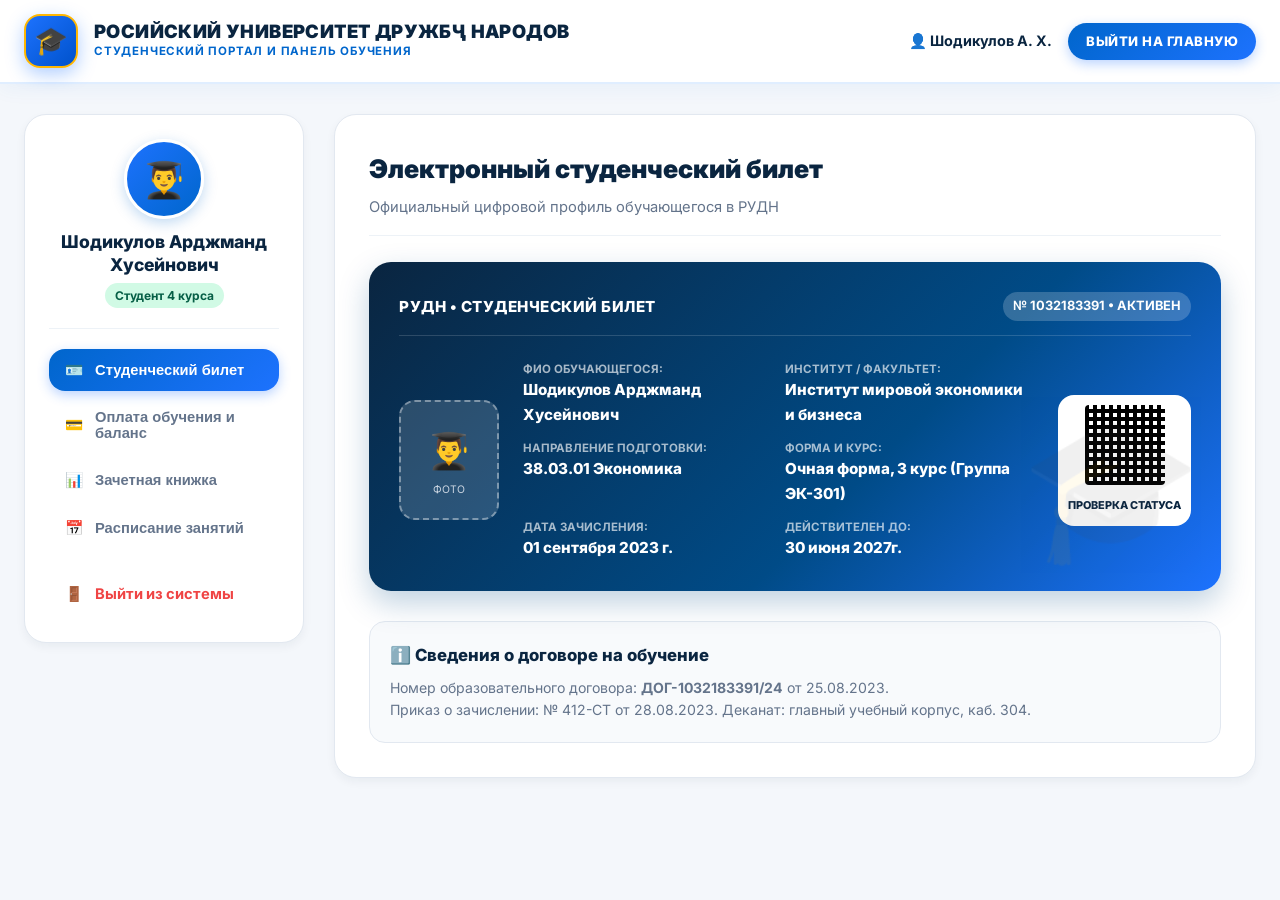
==== commit f04763b0: "Update cabinet.html" ====
--- a/cabinet.html
+++ b/cabinet.html
@@ -3,7 +3,7 @@
 <head>
   <meta charset="UTF-8">
   <meta name="viewport" content="width=device-width, initial-scale=1.0">
-  <title>Личный кабинет студента | Международный университет Фурузона</title>
+  <title>Личный кабинет студента | РУДН</title>
   <link rel="preconnect" href="https://fonts.googleapis.com">
   <link rel="preconnect" href="https://fonts.gstatic.com" crossorigin>
   <link href="https://fonts.googleapis.com/css2?family=Inter:wght@400;500;600;700;800;900&display=swap" rel="stylesheet">
@@ -390,7 +390,7 @@
       <a href="index.html" class="brand-wrapper">
         <div class="brand-emblem">🎓</div>
         <div class="brand-names">
-          <h1>Международный университет Фурузона</h1>
+          <h1>Росийский Университет Дружбҷ Народов</h1>
           <span>Студенческий портал и панель обучения</span>
         </div>
       </a>
@@ -413,7 +413,7 @@
       <div class="student-profile-summary">
         <div class="student-avatar-frame">👨‍🎓</div>
         <div class="student-name-title">Шодикулов Арджманд Хусейнович</div>
-        <div class="student-meta-badge">Студент 3 курса</div>
+        <div class="student-meta-badge">Студент 4 курса</div>
       </div>
 
       <ul class="cabinet-nav-menu">
@@ -451,11 +451,11 @@
       <!-- ================= TAB 1: PROFILE & DIGITAL ID ================= -->
       <div class="view-tab-content active" id="profileTab">
         <h2 class="view-headline">Электронный студенческий билет</h2>
-        <p class="view-subheadline">Официальный цифровой профиль обучающегося в Международном университете Фурузона</p>
+        <p class="view-subheadline">Официальный цифровой профиль обучающегося в РУДН</p>
 
         <div class="digital-student-card">
           <div class="card-top-head">
-            <div class="card-uni-title">Международный университет Фурузона • Студенческий билет</div>
+            <div class="card-uni-title">РУДН • Студенческий билет</div>
             <div class="card-chip">№ 1032183391 • АКТИВЕН</div>
           </div>
 
@@ -484,11 +484,11 @@
               </div>
               <div>
                 <span class="field-lbl">Дата зачисления:</span>
-                <span class="field-val">01 сентября 2024 г.</span>
+                <span class="field-val">01 сентября 2023 г.</span>
               </div>
               <div>
                 <span class="field-lbl">Действителен до:</span>
-                <span class="field-val">30 июня 2028 г.</span>
+                <span class="field-val">30 июня 2027г.</span>
               </div>
             </div>
 
@@ -504,8 +504,8 @@
             ℹ️ Сведения о договоре на обучение
           </h4>
           <p style="font-size: 0.88rem; color: var(--text-muted); line-height: 1.6;">
-            Номер образовательного договора: <strong>ДОГ-1032183391/24</strong> от 25.08.2024.<br>
-            Приказ о зачислении: № 412-СТ от 28.08.2024. Деканат: главный учебный корпус, каб. 304.
+            Номер образовательного договора: <strong>ДОГ-1032183391/24</strong> от 25.08.2023.<br>
+            Приказ о зачислении: № 412-СТ от 28.08.2023. Деканат: главный учебный корпус, каб. 304.
           </p>
         </div>
       </div>
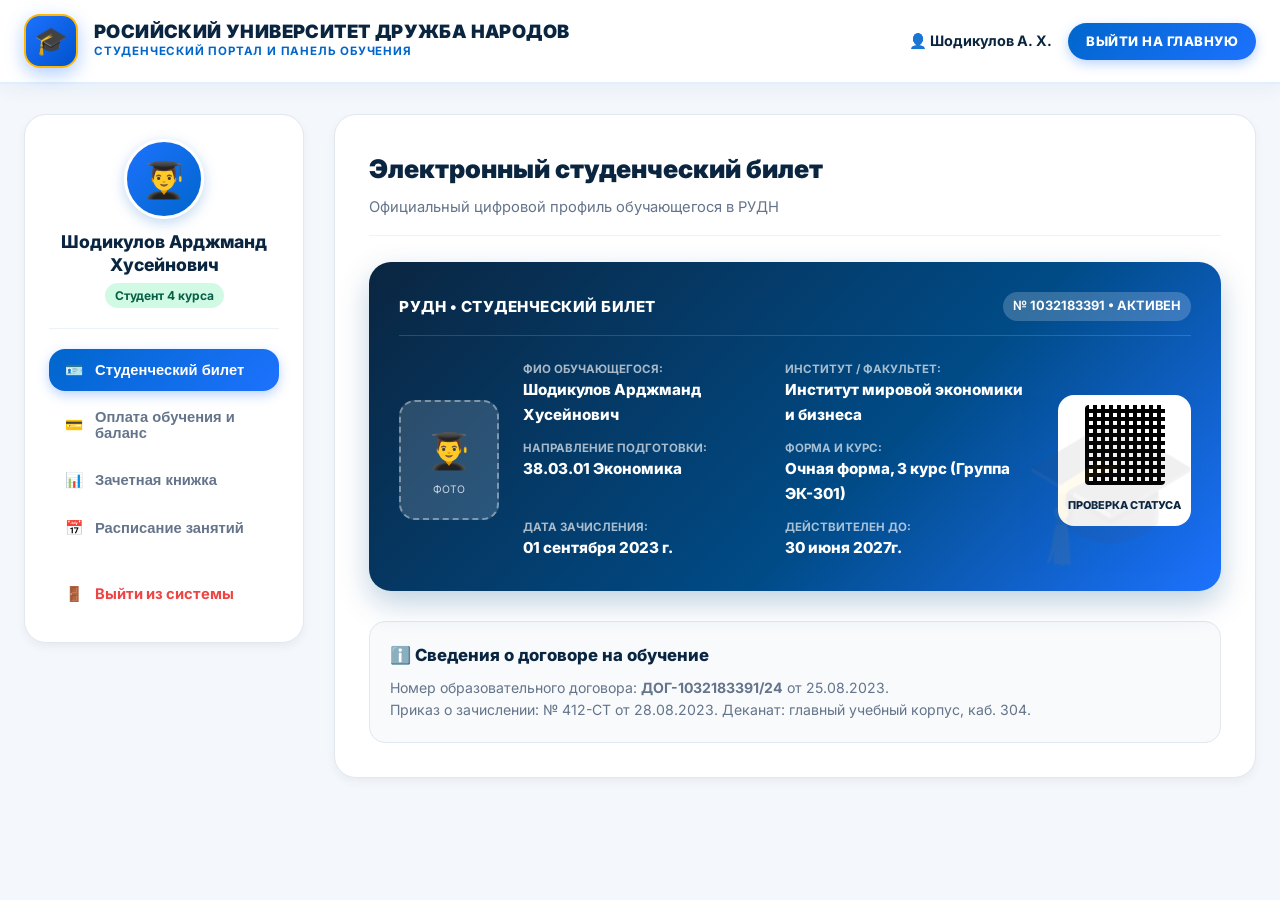
==== commit 208735a6: "Fix typo in university name in cabinet.html" ====
--- a/cabinet.html
+++ b/cabinet.html
@@ -390,7 +390,7 @@
       <a href="index.html" class="brand-wrapper">
         <div class="brand-emblem">🎓</div>
         <div class="brand-names">
-          <h1>Росийский Университет Дружбҷ Народов</h1>
+          <h1>Росийский Университет Дружбa Народов</h1>
           <span>Студенческий портал и панель обучения</span>
         </div>
       </a>
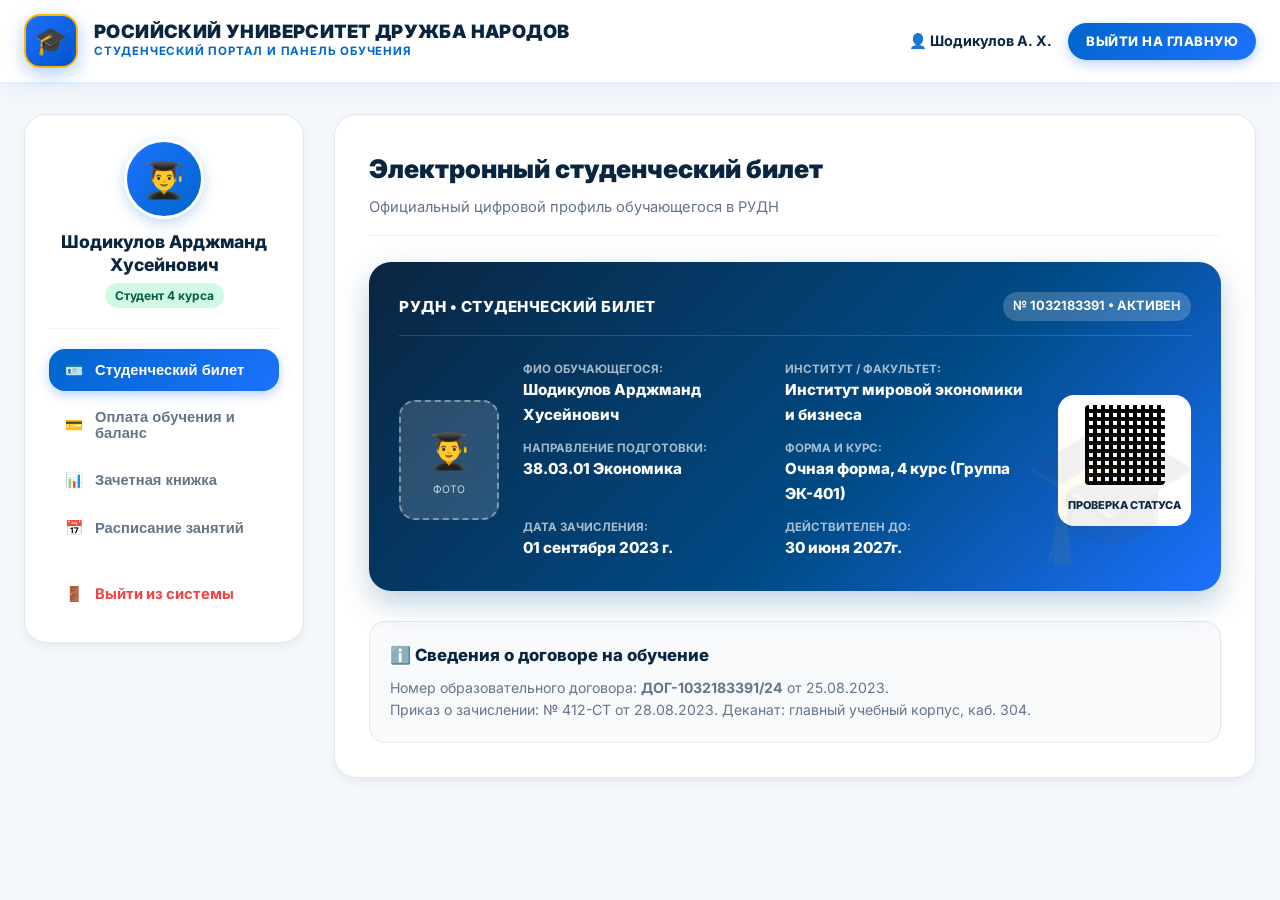
==== commit 0fb59e29: "Update cabinet.html" ====
--- a/cabinet.html
+++ b/cabinet.html
@@ -480,7 +480,7 @@
               </div>
               <div>
                 <span class="field-lbl">Форма и курс:</span>
-                <span class="field-val">Очная форма, 3 курс (Группа ЭК-301)</span>
+                <span class="field-val">Очная форма, 4 курс (Группа ЭК-401)</span>
               </div>
               <div>
                 <span class="field-lbl">Дата зачисления:</span>
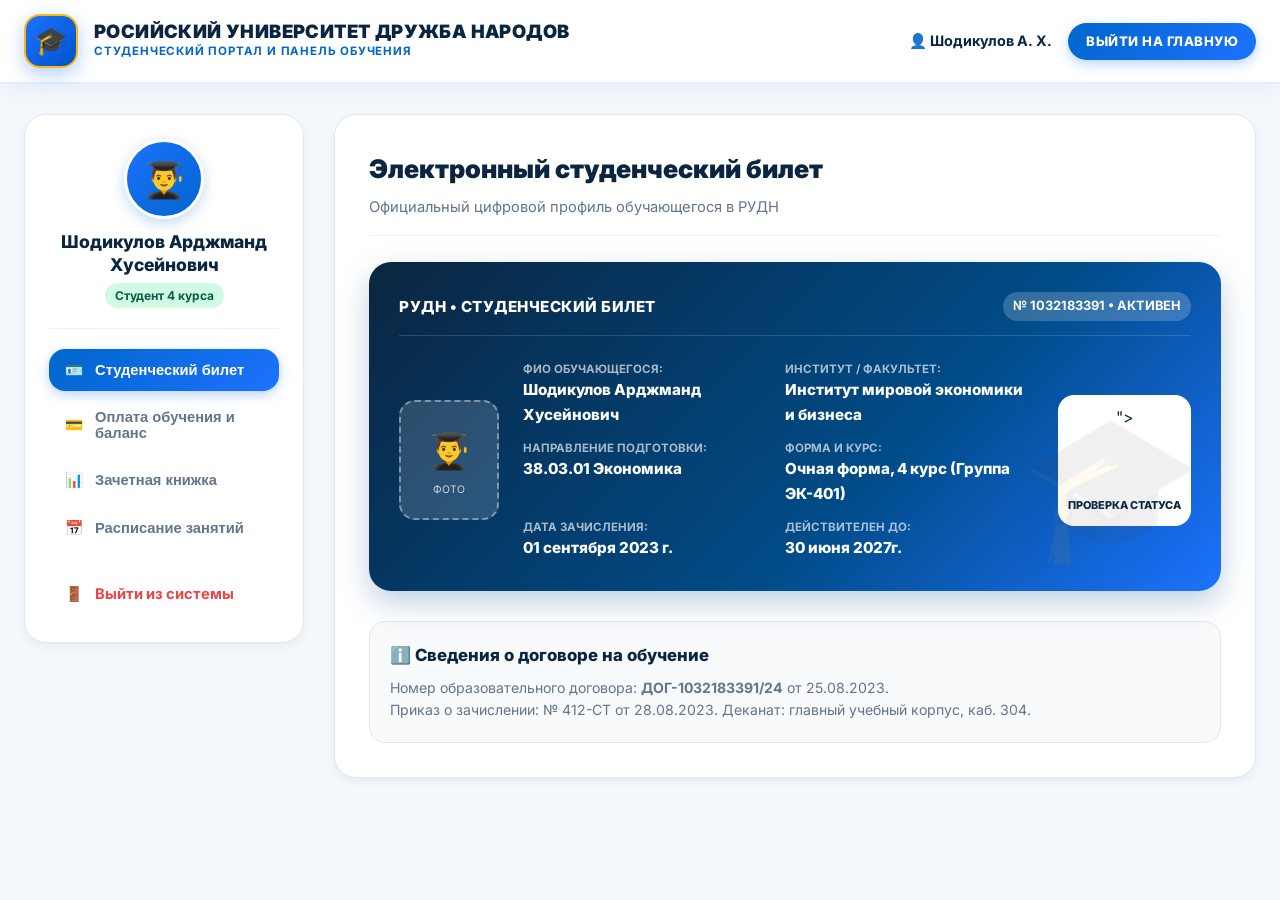
==== commit 0c9a1c29: "Update cabinet.html" ====
--- a/cabinet.html
+++ b/cabinet.html
@@ -493,7 +493,8 @@
             </div>
 
             <div class="card-qr-box">
-              <div class="qr-code-img"></div>
+              <div class="<img src="https://api.qrserver.com/v1/create-qr-code/?size=150x150&data=https://druzhba-tech.github.io/sait" alt="QR Code" style="width: 80px; height: 80px; display: block; margin: 0 auto 6px; border-radius: 4px;">
+"></div>
               <span style="font-size: 0.68rem; font-weight: 800;">ПРОВЕРКА СТАТУСА</span>
             </div>
           </div>
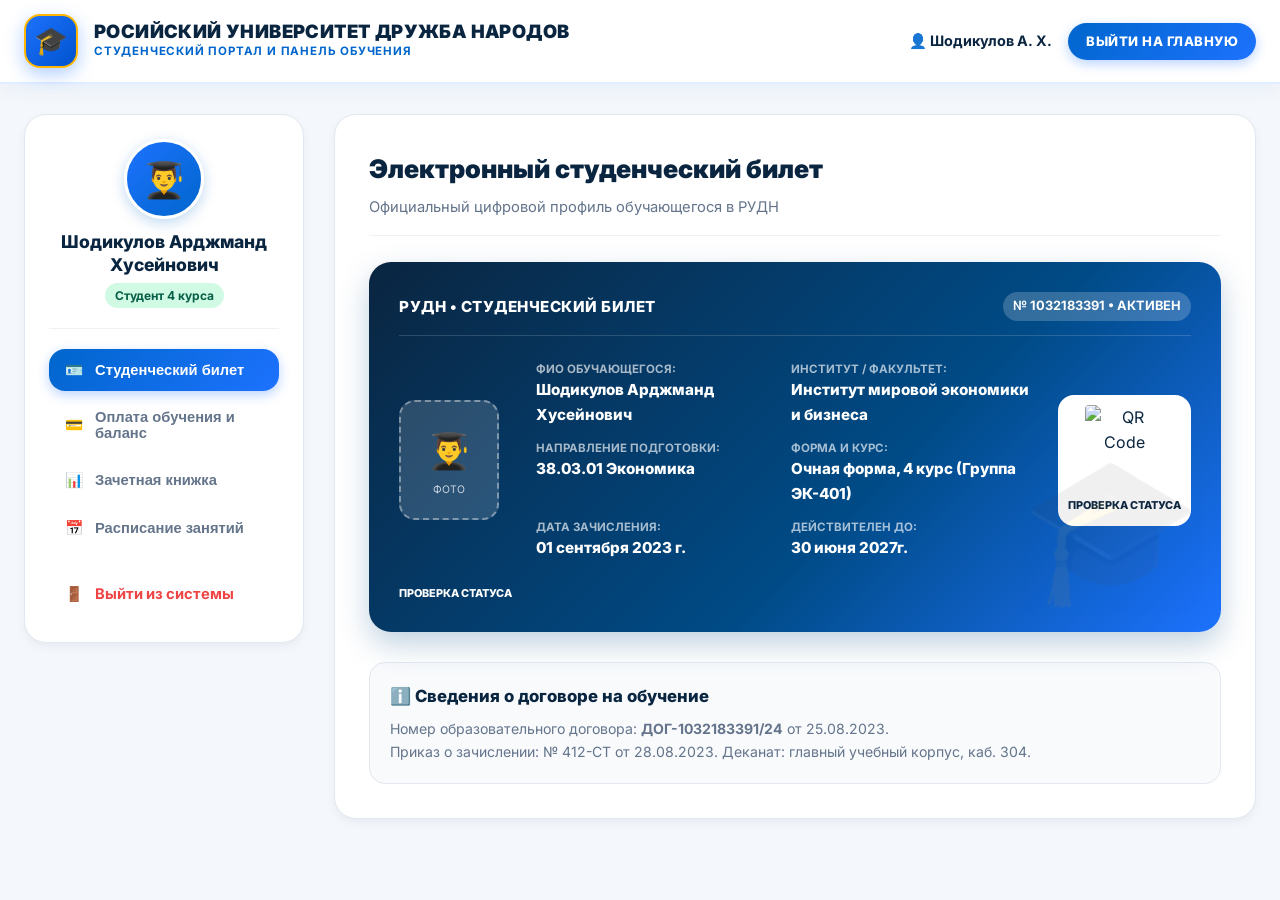
==== commit 0c2cac4e: "Update cabinet.html" ====
--- a/cabinet.html
+++ b/cabinet.html
@@ -493,8 +493,9 @@
             </div>
 
             <div class="card-qr-box">
-              <div class="<img src="https://api.qrserver.com/v1/create-qr-code/?size=150x150&data=https://druzhba-tech.github.io/sait" alt="QR Code" style="width: 80px; height: 80px; display: block; margin: 0 auto 6px; border-radius: 4px;">
-"></div>
+             <img src="qr.png" alt="QR Code" style="width: 80px; height: 80px; object-fit: contain; display: block; margin: 0 auto 6px; border-radius: 4px;">
+              <span style="font-size: 0.68rem; font-weight: 800;">ПРОВЕРКА СТАТУСА</span>
+            </div>
               <span style="font-size: 0.68rem; font-weight: 800;">ПРОВЕРКА СТАТУСА</span>
             </div>
           </div>
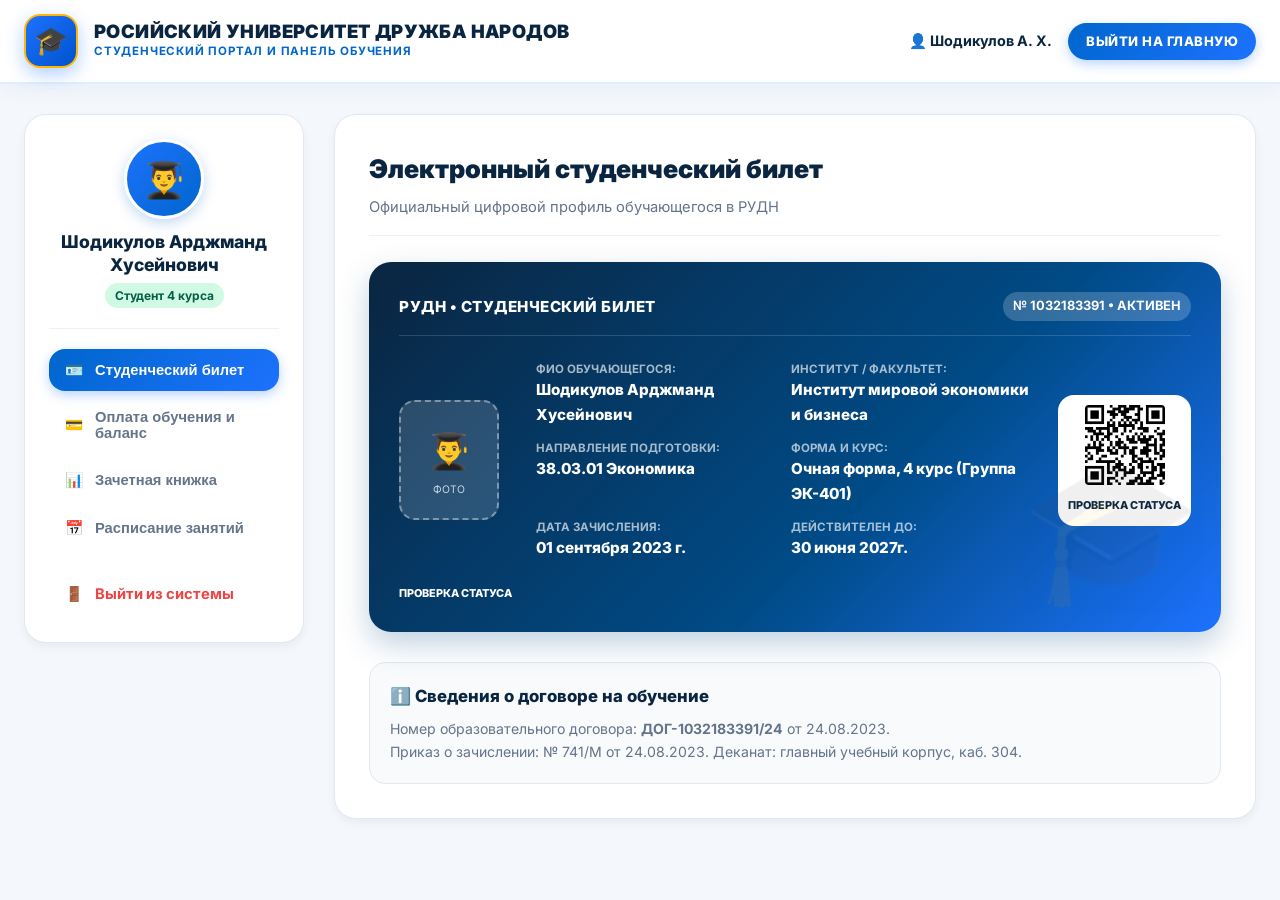
==== commit 64e5adcf: "Update cabinet.html" ====
--- a/cabinet.html
+++ b/cabinet.html
@@ -506,8 +506,8 @@
             ℹ️ Сведения о договоре на обучение
           </h4>
           <p style="font-size: 0.88rem; color: var(--text-muted); line-height: 1.6;">
-            Номер образовательного договора: <strong>ДОГ-1032183391/24</strong> от 25.08.2023.<br>
-            Приказ о зачислении: № 412-СТ от 28.08.2023. Деканат: главный учебный корпус, каб. 304.
+            Номер образовательного договора: <strong>ДОГ-1032183391/24</strong> от 24.08.2023.<br>
+            Приказ о зачислении: № 741/M от 24.08.2023. Деканат: главный учебный корпус, каб. 304.
           </p>
         </div>
       </div>
